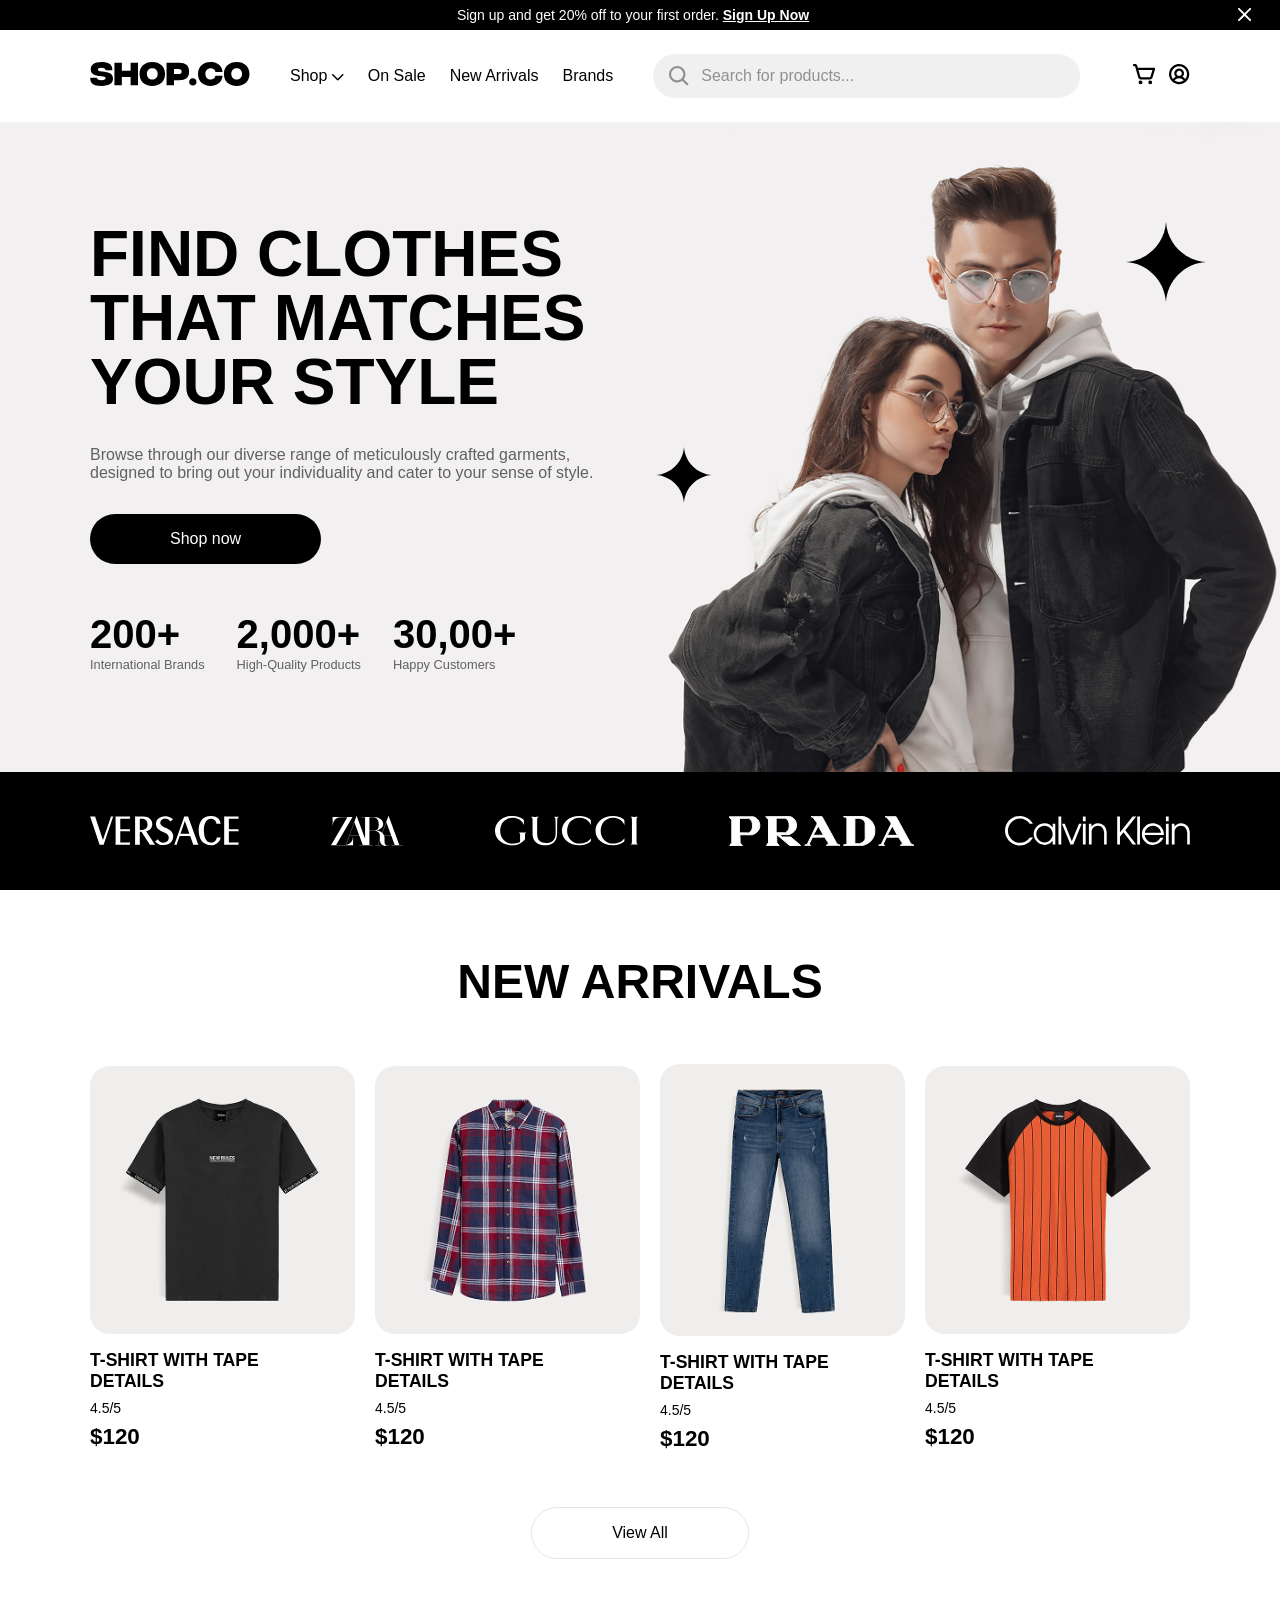
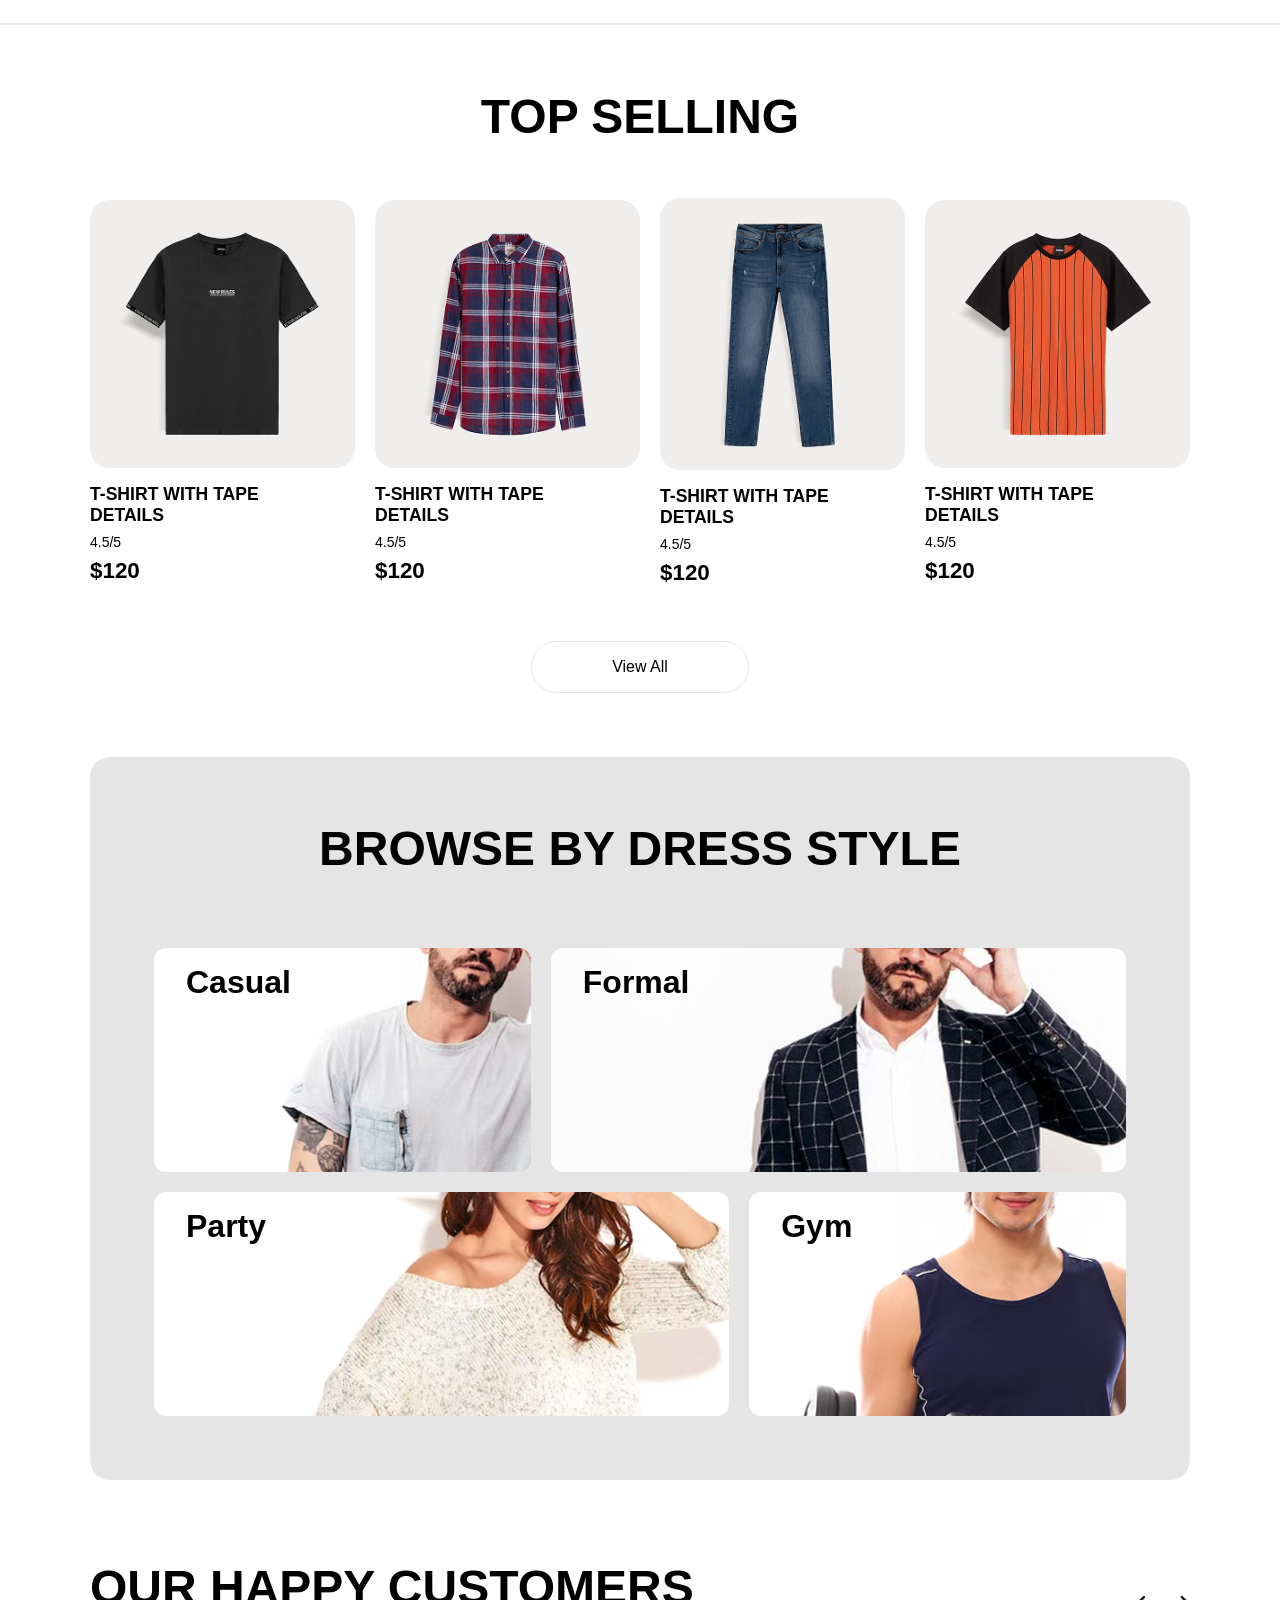
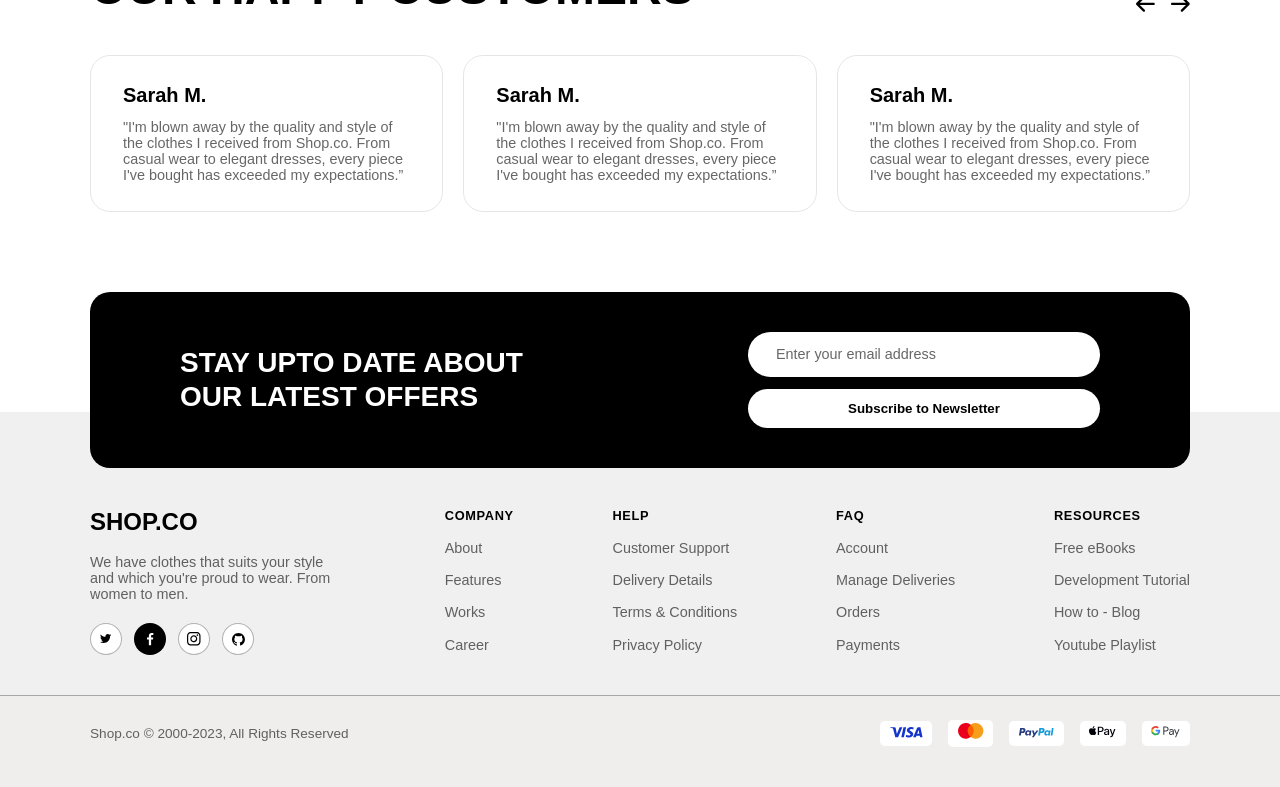
==== index.html @ fd03c61e "first commit" ====
<!DOCTYPE html>
<html lang="en">

<head>
    <meta charset="UTF-8">
    <meta name="viewport" content="width=device-width, initial-scale=1.0">
    <title>SHOP.CO</title>
    <link rel="stylesheet" href="./scss/pages/home.css">
</head>

<body>
    <header class="header-group">
    </header>

    <section class="hero">
        <picture class="hero__banner-picture">
            <source media="(max-width: 767px)" srcset="./assests/images/hero_banner_mobile-view.png">
            <img src="./assests/images/hero_banner.png" class="hero__banner" alt="Model wearing featured outfit">
        </picture>
        <div class="hero__content-container">

            <div class="hero__text-block">
                <div class="hero__intro">

                    <h1 class="hero__heading">FIND CLOTHES <br>THAT MATCHES <br>YOUR STYLE</h1>
                    <p class="hero__description">Browse through our diverse range of meticulously crafted garments,
                        designed
                        to bring out your
                        individuality and cater to your sense of style.</p>
                    <button class="button button--primary hero__cta-button">Shop now</button>
                </div>

                <ul class="hero__stats">


                    <li class="hero__stat">
                        <span class="hero__stat-number">200+</span>
                        <p class="hero__stat-label">International Brands</p>
                    </li>

                    <li class="hero__stat">
                        <span class="hero__stat-number">2,000+</span>
                        <p class="hero__stat-label">High-Quality Products</p>
                    </li>

                    <li class="hero__stat">
                        <span class="hero__stat-number">30,00+</span>
                        <p class="hero__stat-label">Happy Customers</p>
                    </li>
                </ul>
            </div>

            <div class="hero__decoration">
                <img src="./assests/icons/hero_star_icon.svg" class="hero__star-icon_1" alt="">
                <img src="./assests/icons/hero_star_icon.svg" class="hero__star-icon_2" alt="">
            </div>

        </div>
    </section>
    <section class="brands">
        <img src="./assests/icons/versace_logo_icon.svg" alt="versace" class="brands__img">
        <img src="./assests/icons/zara_logo_icon.svg" alt="zara" class="brands__img">
        <img src="./assests/icons/gucci_logo_icon.svg" alt="gucci" class="brands__img">
        <img src="./assests/icons/parada_logo_icon.svg" alt="parada" class="brands__img">
        <img src="./assests/icons/ck_logo_icon.svg" alt="calvin klein" class="brands__img">
    </section>

    <section class="product-section">
        <h2 class="product-section__heading">NEW ARRIVALS</h2>

        <ul class="products-container">

        </ul>

        <button class="button button--secondary">View All</button>
    </section>
    <hr class="section-separator">
    <section class="product-section">
        <h2 class="product-section__heading">TOP SELLING</h2>

        <ul class="products-container top-selling">
           

        </ul>

        <button class="button button--secondary">View All</button>

    </section>
    <section class="dress-style">
        <div class="dress-style__container">

            <h2 class="dress-style__title">BROWSE BY DRESS STYLE</h2>

            <ul class="dress-style__list">
                <li class="dress-style__item dress-style__item--casual">
                    <span class="dress-style__label">Casual</span>
                    <img src="./assests/images/casual_wear_banner.png" alt="Casual style" class="dress-style__image">
                </li>

                <li class="dress-style__item dress-style__item--formal">
                    <span class="dress-style__label">Formal</span>
                    <img src="./assests/images/formal_wear_banner.png" alt="Formal style" class="dress-style__image">
                </li>

                <li class="dress-style__item dress-style__item--party">
                    <span class="dress-style__label">Party</span>
                    <img src="./assests/images/party_wear_banner.png" alt="Party style" class="dress-style__image">
                </li>

                <li class="dress-style__item dress-style__item--gym">
                    <span class="dress-style__label">Gym</span>
                    <img src="./assests/images/gym_wear_banner.png" alt="Gym style" class="dress-style__image">
                </li>
            </ul>
        </div>
    </section>
    <section class="testimonials">
        <div class="testimonials__header-group">
            <h3 class="testimonials__title">OUR HAPPY CUSTOMERS</h3>

            <div class="testimonials__arrow-group">
                <button class="testimonials__arrow-group__button">
                    <img src="./assests/icons/arrow_left_icon.svg" alt="click for scroll left">
                </button>
                <button class="testimonials__arrow-group__button">
                    <img src="./assests/icons/arrow_right_icon.svg" alt="click for scroll left">
                </button>
            </div>
        </div>

        <ul class="testimonials__list">
            <li class="testimonials-card">
                <p class="testimonials-card__author">Sarah M.</p>
                <p class="testimonials-card__quote">"I'm blown away by the quality and style of the clothes I received
                    from Shop.co. From casual wear to elegant dresses, every piece I've bought has exceeded my
                    expectations.”</p>
            </li>
            <li class="testimonials-card">
                <p class="testimonials-card__author">Sarah M.</p>
                <p class="testimonials-card__quote">"I'm blown away by the quality and style of the clothes I received
                    from Shop.co. From casual wear to elegant dresses, every piece I've bought has exceeded my
                    expectations.”</p>
            </li>
            <li class="testimonials-card">
                <p class="testimonials-card__author">Sarah M.</p>
                <p class="testimonials-card__quote">"I'm blown away by the quality and style of the clothes I received
                    from Shop.co. From casual wear to elegant dresses, every piece I've bought has exceeded my
                    expectations.”</p>
            </li>

        </ul>


    </section>
    <section class="footer-container">

    </section>
    <script type="module" src="./home.js"></script>

</body>

</html>
---- scss/pages/home.css ----
.navbar__offer {
  background: #000000;
  color: #FFFFFF;
  display: flex;
  flex-direction: row;
  justify-content: space-between;
  align-items: center;
  padding: 0.5em 2em;
  font-size: 0.875em;
  font-weight: 400;
}
.navbar__offer span {
  font-weight: 600;
  text-decoration: underline;
}

.navbar__container {
  display: flex;
  flex-direction: row;
  justify-content: space-between;
  align-items: center;
  padding: 1.5em 90px;
  gap: 40px;
}
@media (max-width: 992px) {
  .navbar__container {
    padding: 1.5em 16px;
  }
}

.navbar__menu {
  display: none;
}
@media (max-width: 768px) {
  .navbar__menu {
    display: block;
  }
}

.navbar__brand-logo {
  width: 160px;
}
@media (max-width: 992px) {
  .navbar__brand-logo {
    width: 120px;
  }
}

.navbar__links {
  display: flex;
  list-style: none;
  gap: 24px;
  flex-shrink: 0;
}
.navbar__links li {
  font-weight: 200;
  font-size: 1em;
  display: flex;
  flex-direction: row;
  justify-content: center;
  align-items: center;
  gap: 0.2em;
}
.navbar__links li a {
  text-decoration: none;
  color: #000000;
}
.navbar__links li img {
  margin-top: 0.2em;
}
@media (max-width: 768px) {
  .navbar__links {
    display: none;
  }
}

.navbar__search {
  display: flex;
  flex-direction: row;
  justify-content: start;
  align-items: center;
  background: #F0F0F0;
  padding: 0.75rem 1rem;
  gap: 0.75em;
  border-radius: 4em;
  width: 522px;
}
.navbar__search img {
  width: 1.25em;
}
.navbar__search input {
  outline: 0;
  border: 0;
  background: transparent;
  font-size: 1rem;
  font-weight: 200 !important;
  color: rgba(0, 0, 0, 0.4);
}
.navbar__search input::-moz-placeholder {
  color: rgba(0, 0, 0, 0.4);
}
.navbar__search input::placeholder {
  color: rgba(0, 0, 0, 0.4);
}
@media (max-width: 992px) {
  .navbar__search {
    display: none;
  }
}

.navbar__group {
  display: flex;
  flex-direction: row;
  justify-content: start;
  align-items: center;
  gap: 0.8em;
}

.navbar__cart-profile__search {
  display: none;
}
@media (max-width: 992px) {
  .navbar__cart-profile__search {
    display: block;
  }
}

.button {
  padding: 1em 5em;
  border-radius: 4em;
  border: 0;
  font-size: 1em;
}
@media (max-width: 992px) {
  .button {
    padding: 1em 2em;
  }
}

.button--primary {
  color: #FFFFFF;
  background-color: #000000;
}

.button--secondary {
  border: 1px solid rgba(0, 0, 0, 0.1019607843);
  background: transparent;
}

.button--normal {
  background-color: rgba(0, 0, 0, 0.6);
}

.product-card {
  display: flex;
  flex-direction: column;
  justify-content: center;
  align-items: start;
  gap: 1em;
  width: -moz-fit-content;
  width: fit-content;
}

.product-card__content {
  width: 245px;
  list-style: none;
  display: flex;
  flex-direction: column;
  justify-content: center;
  align-items: start;
  gap: 0.5em;
}

.product-card__image {
  border-radius: 1.25em;
  width: 100%;
}

.product-card__title {
  font-size: 1.1em;
  font-weight: 700;
}

.product-card__rating {
  font-size: 0.875em;
  font-weight: 400;
}

.product-card__price {
  font-size: 1.4em;
  font-weight: 700;
}

.product-section {
  padding: 4em 0;
  display: flex;
  flex-direction: column;
  justify-content: center;
  align-items: center;
  gap: 3.4em;
}
@media (max-width: 992px) {
  .product-section {
    padding: 2.5em 0;
  }
}

.product-section__heading {
  font-weight: 700;
  font-size: 3em;
}
@media (max-width: 992px) {
  .product-section__heading {
    font-size: 2em;
  }
}

.products-container {
  overflow-x: scroll;
  width: 100%;
  display: flex;
  flex-direction: row;
  justify-content: start;
  align-items: center;
  gap: 1.25em;
  padding: 0 90px;
}
.products-container li {
  list-style: none;
}
.products-container li a {
  text-decoration: none;
  color: inherit;
}
@media (max-width: 992px) {
  .products-container {
    padding: 0 16px;
  }
}

.newsletter {
  background: #000000;
  color: #FFFFFF;
  border-radius: 1.25em;
  padding: 2.5em 90px;
  display: flex;
  justify-content: space-between;
  align-items: center;
  gap: 2em;
  margin: 0 90px;
  position: relative;
  z-index: 1;
}
@media (max-width: 992px) {
  .newsletter {
    flex-direction: column;
    align-items: stretch;
    text-align: center;
    margin: 0 16px;
    padding: 2em 16px;
  }
}

.newsletter__heading {
  font-size: 1.75em;
  font-weight: 800;
  line-height: 1.2em;
}

.newsletter__form {
  display: flex;
  flex-direction: column;
  gap: 0.75em;
  width: 100%;
  max-width: 22em;
}
@media (max-width: 992px) {
  .newsletter__form {
    max-width: none;
  }
}

.newsletter__input-wrapper {
  display: flex;
  align-items: center;
  gap: 0.5em;
  background: #FFFFFF;
  border-radius: 3em;
  padding: 0.9em 1.25em;
}

.newsletter__input {
  border: none;
  background: none;
  width: 100%;
  font-size: 0.9em;
  color: #000000;
}
.newsletter__input::-moz-placeholder {
  color: rgba(0, 0, 0, 0.6);
}
.newsletter__input::placeholder {
  color: rgba(0, 0, 0, 0.6);
}
.newsletter__input:focus {
  outline: none;
}

.newsletter__button {
  background: #FFFFFF;
  color: #000000;
  border: none;
  border-radius: 3em;
  padding: 0.9em;
  font-weight: 600;
  width: 100%;
}

.footer__main {
  background: #F0F0F0;
  padding: 6em 90px 2.5em;
  margin-top: -3.5em;
  display: flex;
  justify-content: space-between;
  gap: 2em;
}
@media (max-width: 992px) {
  .footer__main {
    display: grid;
    grid-template-columns: 1fr 1fr;
    text-align: left;
    row-gap: 2em;
    -moz-column-gap: 1em;
         column-gap: 1em;
    padding: 6em 16px 2.5em;
  }
}

.footer__brand {
  max-width: 16em;
}
@media (max-width: 768px) {
  .footer__brand {
    max-width: none;
    grid-column: 1/-1;
  }
}

.footer__logo {
  font-size: 1.5em;
  font-weight: 800;
  margin-bottom: 0.75em;
}

.footer__description {
  font-size: 0.9em;
  color: rgba(0, 0, 0, 0.6);
  margin-bottom: 1.5em;
}

.footer__social {
  list-style: none;
  display: flex;
  gap: 0.75em;
}
@media (max-width: 768px) {
  .footer__social {
    justify-content: flex-start;
  }
}
.footer__social a {
  border-radius: 50%;
  display: flex;
  align-items: center;
  justify-content: center;
  width: 2em;
  height: 2em;
  border: 1px solid rgba(0, 0, 0, 0.3019607843);
  background: #FFFFFF;
}

.footer__social-link--filled {
  background: #000000 !important;
}

.footer__column-title {
  font-size: 0.8em;
  font-weight: 700;
  letter-spacing: 0.05em;
  margin-bottom: 1.25em;
}

.footer__links {
  list-style: none;
  display: flex;
  flex-direction: column;
  gap: 0.9em;
}
.footer__links a {
  color: rgba(0, 0, 0, 0.6);
  text-decoration: none;
  font-size: 0.9em;
}

.footer__bottom {
  background: #F0EEED;
  padding: 1.5em 90px 2.5em;
  display: flex;
  justify-content: space-between;
  align-items: center;
  border-top: 1px solid rgba(0, 0, 0, 0.3019607843);
}
@media (max-width: 768px) {
  .footer__bottom {
    flex-direction: column;
    align-items: flex-start;
    gap: 1em;
    padding: 1.5em 16px 2.5em;
  }
}

.footer__copyright {
  font-size: 0.85em;
  color: rgba(0, 0, 0, 0.6);
}

.footer__payments {
  list-style: none;
  display: flex;
  gap: 0.75em;
  display: flex;
  flex-direction: row;
  justify-content: center;
  align-items: center;
  gap: 1em;
}
.footer__payments li {
  padding: 0.2em 0.6em;
  background: #FFFFFF;
  border-radius: 0.3em;
}

* {
  margin: 0;
  padding: 0;
  box-sizing: border-box;
}

body {
  font-family: "Segoe UI", Tahoma, Geneva, Verdana, sans-serif;
  max-width: 1280px;
  margin: auto;
  overflow-x: hidden;
}

.hero {
  position: relative;
}

.hero__banner-picture {
  width: 100%;
  height: 100%;
  position: absolute;
  z-index: -1;
  aspect-ratio: 3/4;
}
.hero__banner-picture img {
  width: 100%;
  height: 100%;
  -o-object-fit: cover;
     object-fit: cover;
}

.hero__content-container {
  display: flex;
  flex-direction: row;
  justify-content: center;
  align-items: stretch;
  padding: 6.25em 90px;
  gap: 2em;
}
@media (max-width: 992px) {
  .hero__content-container {
    padding: 6.25em 16px;
  }
}
@media (max-width: 768px) {
  .hero__content-container {
    padding-top: 2.5em;
    padding-bottom: 2.5em;
    flex-direction: column;
  }
}

.hero__text-block {
  display: flex;
  flex-direction: column;
  justify-content: center;
  align-items: start;
  gap: 3em;
  flex: 1;
}

.hero__intro {
  display: flex;
  flex-direction: column;
  justify-content: start;
  align-items: start;
  gap: 2em;
}
@media (max-width: 768px) {
  .hero__intro {
    gap: 1.5em;
  }
}

.hero__heading {
  font-size: 4em;
  line-height: 1em;
  font-weight: 800;
}
@media (max-width: 992px) {
  .hero__heading {
    font-size: 3em;
  }
}
@media (max-width: 768px) {
  .hero__heading {
    font-size: 2.25em;
  }
}

.hero__description {
  font-size: 1em;
  color: rgba(0, 0, 0, 0.6);
}
@media (max-width: 992px) {
  .hero__description {
    font-size: 0.87em;
  }
}

.hero__stats {
  display: flex;
  flex-direction: space-between;
  justify-content: start;
  align-items: center;
  list-style: none;
  gap: 2em;
  width: 100%;
}

.hero__stat-number {
  font-size: 2.5em;
  font-weight: 700;
}
@media (max-width: 992px) {
  .hero__stat-number {
    font-size: 1.5em;
  }
}

.hero__stat-label {
  font-weight: 400;
  font-size: 0.8em;
  color: rgba(0, 0, 0, 0.6);
}
@media (max-width: 992px) {
  .hero__stat-label {
    font-size: 0.75em;
  }
}

.hero__decoration {
  flex: 1;
  position: relative;
}

.hero__star-icon_1 {
  position: absolute;
  top: 50%;
}

.hero__star-icon_2 {
  position: absolute;
  right: -1em;
  top: 0;
  width: 5em;
}

.brands {
  background: #000000;
  padding: 2.75em 90px;
  display: flex;
  flex-direction: row;
  justify-content: space-between;
  align-items: center;
  gap: 2.125em;
  flex-wrap: wrap;
}
@media (max-width: 992px) {
  .brands {
    gap: 1.6em;
    justify-content: center;
    padding: 1.75em 16px;
  }
}

.brands__img {
  height: 1.9rem;
}
@media (max-width: 992px) {
  .brands__img {
    height: 1.5em;
  }
}

.section-separator {
  border-color: rgba(0, 0, 0, 0.1019607843);
  width: 100%;
}

.dress-style {
  padding: 0 90px;
}
@media (max-width: 992px) {
  .dress-style {
    padding: 0 16px;
  }
}

.dress-style__container {
  background-color: rgba(0, 0, 0, 0.1019607843);
  border-radius: 1.25em;
  padding: 4em;
  text-align: center;
}
@media (max-width: 992px) {
  .dress-style__container {
    padding: 2em 1.25em;
  }
}

.dress-style__title {
  font-size: 3em;
  font-weight: 700;
  margin-bottom: 1.5em;
}
@media (max-width: 768px) {
  .dress-style__title {
    font-size: 2em;
    margin-bottom: 1em;
    padding: 0 1.5em;
  }
}

.dress-style__list {
  list-style: none;
  display: grid;
  grid-template-columns: repeat(5, 1fr);
  grid-auto-rows: 14em;
  gap: 1.25em;
}
@media (max-width: 768px) {
  .dress-style__list {
    grid-template-columns: 1fr;
  }
}

.dress-style__item {
  position: relative;
  border-radius: 0.75em;
  overflow: hidden;
}

.dress-style__item--casual {
  grid-column: 1/3;
}

.dress-style__item--formal {
  grid-column: 3/6;
}

.dress-style__item--party {
  grid-column: 1/4;
}

.dress-style__item--gym {
  grid-column: 4/6;
}

@media (max-width: 768px) {
  .dress-style__item--casual,
  .dress-style__item--formal,
  .dress-style__item--party,
  .dress-style__item--gym {
    grid-column: 1/-1;
  }
}
.dress-style__image {
  width: 100%;
  height: 100%;
  -o-object-fit: cover;
     object-fit: cover;
  -o-object-position: top;
     object-position: top;
  position: absolute;
  top: 0;
  left: 0;
  z-index: 1;
}

.dress-style__label {
  position: absolute;
  top: 0.5em;
  left: 1em;
  z-index: 2;
  font-size: 2em;
  font-weight: 700;
}
@media (max-widht: 768px) {
  .dress-style__label {
    font-size: 1.5em;
  }
}

.testimonials {
  padding: 5em 90px;
  display: flex;
  flex-direction: column;
  justify-content: center;
  align-items: center;
  gap: 2.5em;
}
@media (max-width: 992px) {
  .testimonials {
    padding: 3.12em 16px;
    gap: 1.5em;
  }
}

.testimonials__header-group {
  width: 100%;
  display: flex;
  flex-direction: row;
  justify-content: space-between;
  align-items: end;
  gap: 0.5em;
}

.testimonials__title {
  font-size: 3em;
}
@media (max-width: 992px) {
  .testimonials__title {
    font-size: 2em;
  }
}

.testimonials__arrow-group {
  display: flex;
  flex-direction: row;
  justify-content: center;
  align-items: center;
  gap: 1em;
}

.testimonials__arrow-group__button {
  background: transparent;
  border: 0;
}

.testimonials__list {
  list-style: none;
  display: flex;
  flex-direction: row;
  justify-content: start;
  align-items: center;
  gap: 1.25em;
  overflow-x: auto;
  width: 100%;
  flex-wrap: nowrap;
}

.testimonials-card {
  display: flex;
  flex-direction: column;
  justify-content: center;
  align-items: start;
  gap: 0.75em;
  border-radius: 1.25em;
  border: 1px solid rgba(0, 0, 0, 0.1019607843);
  padding: 1.75em 2em;
  flex: 1 1 0;
  width: 100%;
  max-width: 400px;
  min-width: 0;
}
@media (max-width: 992px) {
  .testimonials-card {
    flex: 0 0 100%;
    max-width: 100%;
    padding: 1.5em;
  }
}

.testimonials-card__author {
  font-size: 1.25em;
  font-weight: 700;
}
@media (max-width: 992px) {
  .testimonials-card__author {
    font-size: 1em;
  }
}

.testimonials-card__quote {
  font-size: 0.9em;
  font-weight: 400;
  color: rgba(0, 0, 0, 0.6);
}
@media (max-width: 992px) {
  .testimonials-card__quote {
    font-size: 0.875em;
  }
}/*# sourceMappingURL=home.css.map */
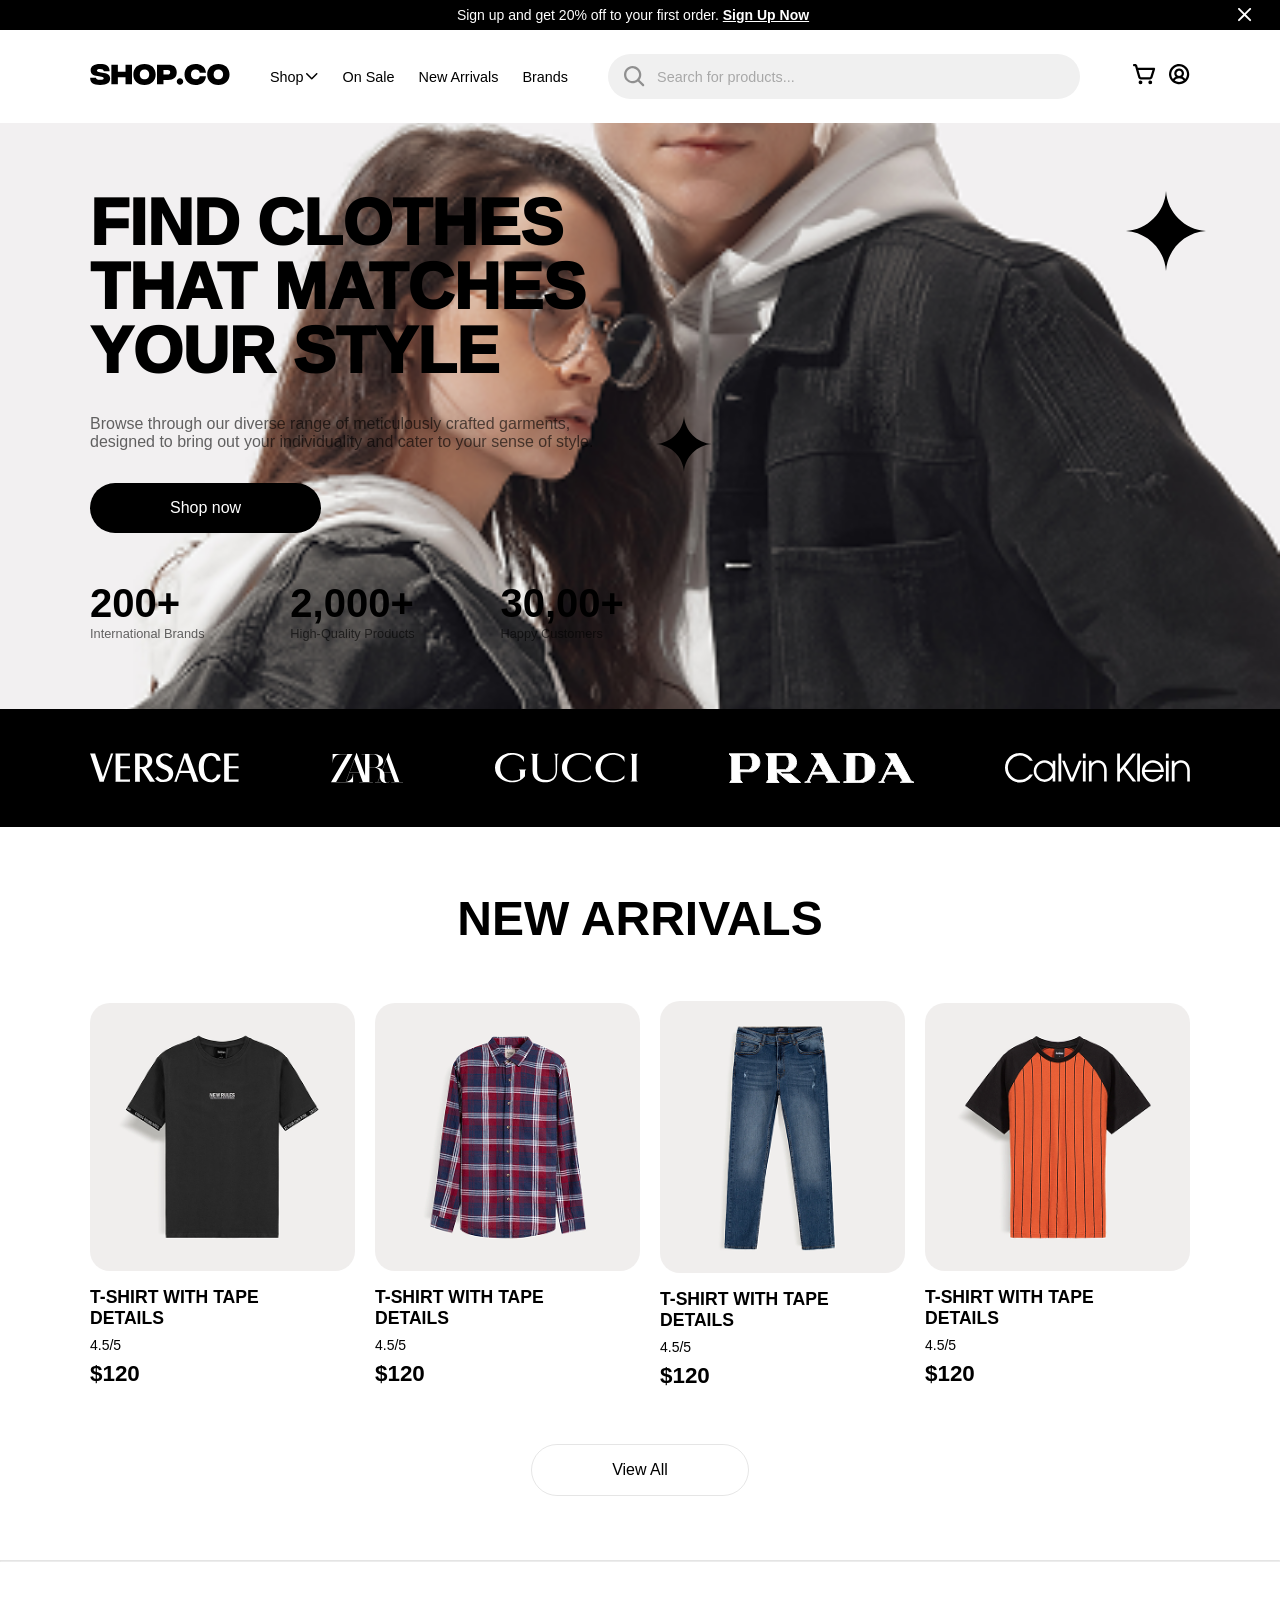
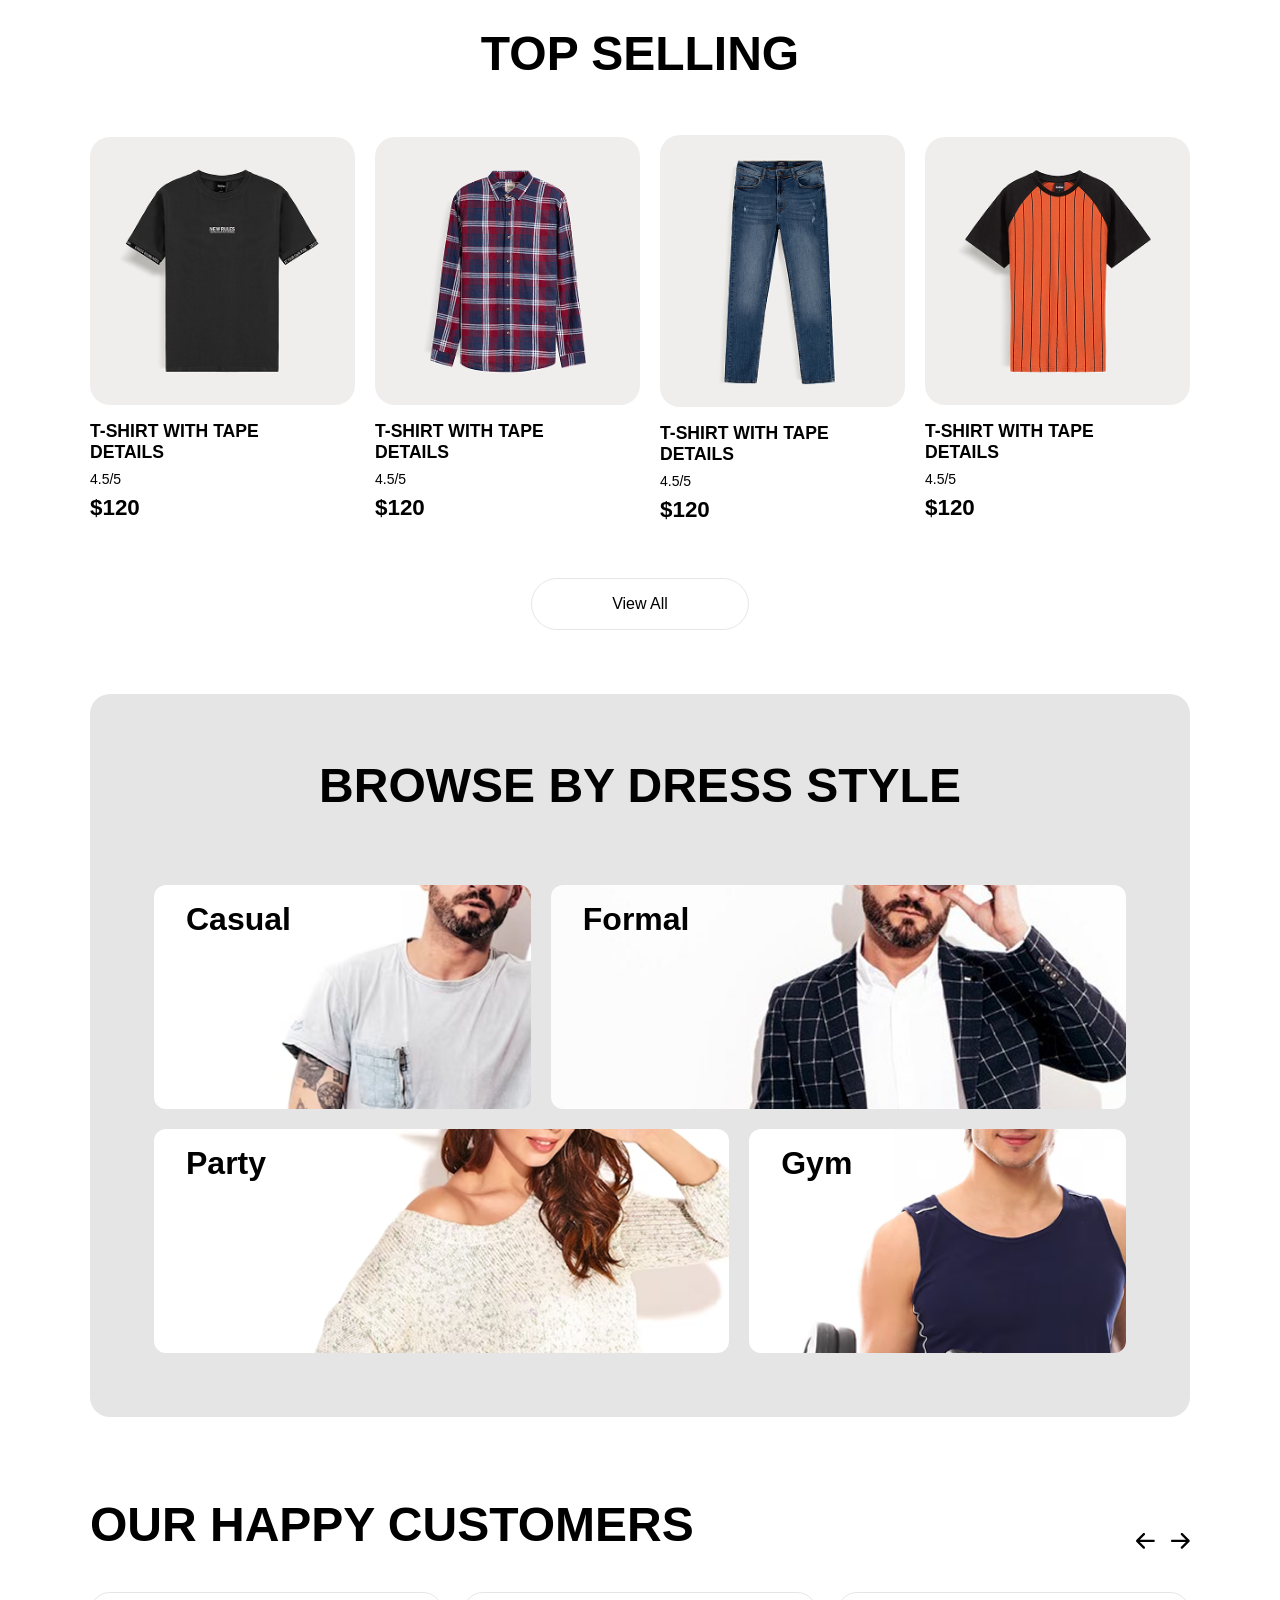
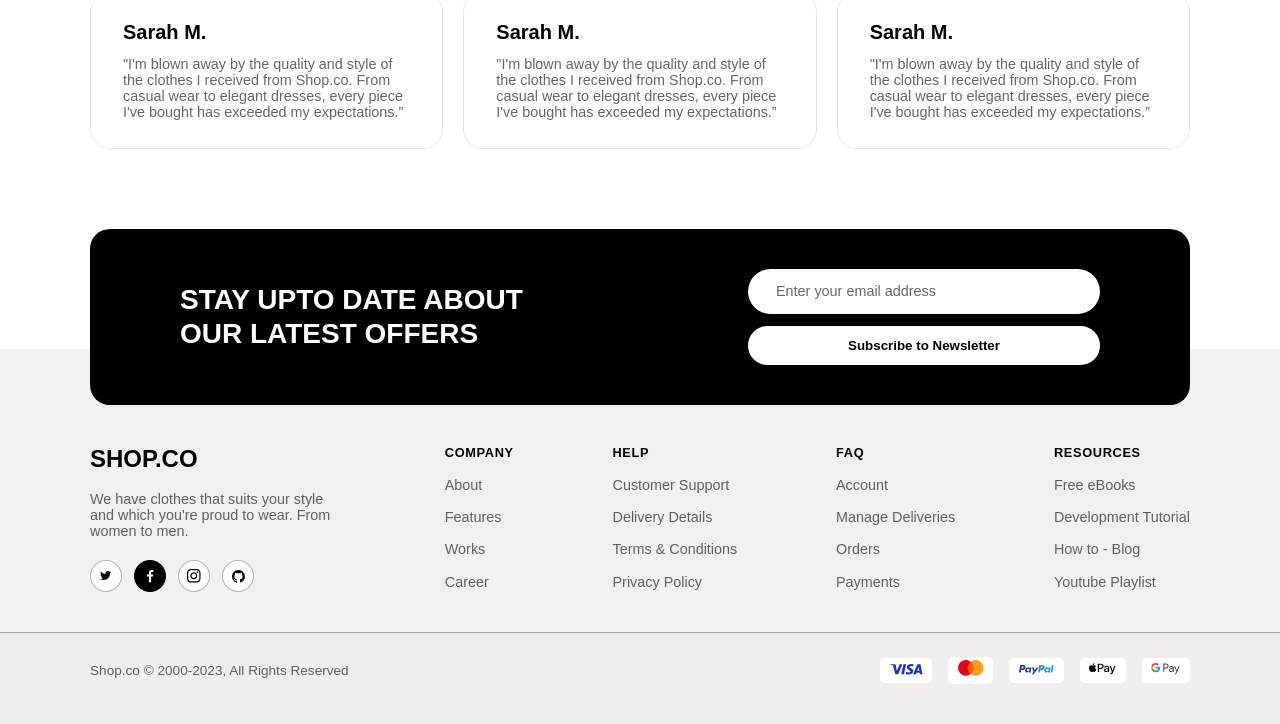
==== commit 84b9e656: "implement the nesting of scss" ====
--- a/index.html
+++ b/index.html
@@ -5,7 +5,7 @@
     <meta charset="UTF-8">
     <meta name="viewport" content="width=device-width, initial-scale=1.0">
     <title>SHOP.CO</title>
-    <link rel="stylesheet" href="./scss/pages/home.css">
+    <link rel="stylesheet" href="./scss/main.css">
 </head>
 
 <body>
--- a/scss/main.css
+++ b/scss/main.css
@@ -0,0 +1,1541 @@
+.navbar__offer {
+  background: #000000;
+  color: #FFFFFF;
+  display: flex;
+  flex-direction: row;
+  justify-content: space-between;
+  align-items: center;
+  padding: 0.5em 2em;
+  font-size: 0.875em;
+  font-weight: 400;
+}
+.navbar__offer-highlight {
+  font-weight: 600;
+  text-decoration: underline;
+}
+.navbar__offer-cancel {
+  cursor: pointer;
+}
+.navbar__container {
+  display: flex;
+  flex-direction: row;
+  justify-content: space-between;
+  align-items: center;
+  padding: 1.5em 90px;
+  gap: 40px;
+}
+@media (max-width: 992px) {
+  .navbar__container {
+    padding: 1.5em 16px;
+  }
+}
+.navbar__menu {
+  display: none;
+}
+@media (max-width: 768px) {
+  .navbar__menu {
+    display: block;
+  }
+}
+.navbar__brand-logo {
+  width: 140px;
+}
+@media (max-width: 992px) {
+  .navbar__brand-logo {
+    width: 120px;
+  }
+}
+.navbar__links {
+  display: flex;
+  list-style: none;
+  gap: 24px;
+  flex-shrink: 0;
+}
+@media (max-width: 768px) {
+  .navbar__links {
+    display: none;
+  }
+}
+.navbar__links-item {
+  font-weight: 400;
+  font-size: 0.9em;
+  display: flex;
+  flex-direction: row;
+  justify-content: center;
+  align-items: center;
+  gap: 0.2em;
+}
+.navbar__links-link {
+  text-decoration: none;
+  color: #000000;
+  display: flex;
+  flex-direction: row;
+  justify-content: center;
+  align-items: center;
+  gap: 0.2em;
+}
+.navbar__links-icon {
+  margin-top: 0.2em;
+}
+.navbar__search {
+  display: flex;
+  flex-direction: row;
+  justify-content: start;
+  align-items: center;
+  background: #F0F0F0;
+  padding: 0.75rem 1rem;
+  gap: 0.75em;
+  border-radius: 4em;
+  width: 522px;
+}
+@media (max-width: 992px) {
+  .navbar__search {
+    display: none;
+  }
+}
+.navbar__search-icon {
+  width: 1.2em;
+}
+.navbar__search-input {
+  outline: 0;
+  border: 0;
+  background: transparent;
+  font-size: 0.9rem;
+  font-weight: 200 !important;
+  color: rgba(0, 0, 0, 0.3019607843);
+}
+.navbar__search-input::-moz-placeholder {
+  color: rgba(0, 0, 0, 0.3019607843);
+}
+.navbar__search-input::placeholder {
+  color: rgba(0, 0, 0, 0.3019607843);
+}
+.navbar__group {
+  display: flex;
+  flex-direction: row;
+  justify-content: start;
+  align-items: center;
+  gap: 0.8em;
+}
+.navbar__cart-profile__search {
+  display: none;
+}
+@media (max-width: 992px) {
+  .navbar__cart-profile__search {
+    display: block;
+  }
+}
+
+.breadcrumb {
+  padding: 1.5em 0;
+}
+.breadcrumb .breadcrumb__list {
+  display: flex;
+  flex-direction: row;
+  justify-content: start;
+  align-items: center;
+  list-style: none;
+  gap: 0.75em;
+}
+.breadcrumb .breadcrumb__list .breadcrumb__item {
+  display: flex;
+  flex-direction: row;
+  justify-content: center;
+  align-items: center;
+  gap: 0.25em;
+  color: rgba(0, 0, 0, 0.6);
+  text-decoration: none;
+  font-size: 0.9em;
+}
+@media (max-width: 768px) {
+  .breadcrumb .breadcrumb__list .breadcrumb__item {
+    font-size: 0.875em;
+  }
+}
+
+.quantity-selector {
+  background-color: #F0F0F0;
+  display: flex;
+  flex-direction: row;
+  justify-content: center;
+  align-items: center;
+  gap: 1em;
+  padding: 0.5em 1.4em;
+  border-radius: 2em;
+  align-self: stretch;
+}
+.quantity-selector__button {
+  cursor: pointer;
+  background: transparent;
+  border: none;
+  font-size: 1.5em;
+}
+.quantity-selector__value {
+  font-size: 1em;
+  font-weight: 600;
+}
+
+.newsletter {
+  background: #000000;
+  color: #FFFFFF;
+  border-radius: 1.25em;
+  padding: 2.5em 90px;
+  display: flex;
+  justify-content: space-between;
+  align-items: center;
+  gap: 2em;
+  margin: 0 90px;
+  position: relative;
+  z-index: 1;
+}
+@media (max-width: 992px) {
+  .newsletter {
+    flex-direction: column;
+    align-items: stretch;
+    text-align: center;
+    margin: 0 16px;
+    padding: 2em 16px;
+  }
+}
+.newsletter__heading {
+  font-size: 1.75em;
+  font-weight: 800;
+  line-height: 1.2em;
+}
+.newsletter__form {
+  display: flex;
+  flex-direction: column;
+  gap: 0.75em;
+  width: 100%;
+  max-width: 22em;
+}
+@media (max-width: 992px) {
+  .newsletter__form {
+    max-width: none;
+  }
+}
+.newsletter__input-wrapper {
+  display: flex;
+  align-items: center;
+  gap: 0.5em;
+  background: #FFFFFF;
+  border-radius: 3em;
+  padding: 0.9em 1.25em;
+}
+.newsletter__input {
+  border: none;
+  background: none;
+  width: 100%;
+  font-size: 0.9em;
+  color: #000000;
+}
+.newsletter__input::-moz-placeholder {
+  color: rgba(0, 0, 0, 0.6);
+}
+.newsletter__input::placeholder {
+  color: rgba(0, 0, 0, 0.6);
+}
+.newsletter__input:focus {
+  outline: none;
+}
+.newsletter__button {
+  background: #FFFFFF;
+  color: #000000;
+  border: none;
+  border-radius: 3em;
+  padding: 0.9em;
+  font-weight: 600;
+  width: 100%;
+}
+
+.footer__main {
+  background: #F0F0F0;
+  padding: 6em 90px 2.5em;
+  margin-top: -3.5em;
+  display: flex;
+  justify-content: space-between;
+  gap: 2em;
+}
+@media (max-width: 992px) {
+  .footer__main {
+    display: grid;
+    grid-template-columns: 1fr 1fr;
+    text-align: left;
+    row-gap: 2em;
+    -moz-column-gap: 1em;
+         column-gap: 1em;
+    padding: 6em 16px 2.5em;
+  }
+}
+.footer__brand {
+  max-width: 16em;
+}
+@media (max-width: 768px) {
+  .footer__brand {
+    max-width: none;
+    grid-column: 1/-1;
+  }
+}
+.footer__logo {
+  font-size: 1.5em;
+  font-weight: 800;
+  margin-bottom: 0.75em;
+}
+.footer__description {
+  font-size: 0.9em;
+  color: rgba(0, 0, 0, 0.6);
+  margin-bottom: 1.5em;
+}
+.footer__social {
+  list-style: none;
+  display: flex;
+  gap: 0.75em;
+}
+@media (max-width: 768px) {
+  .footer__social {
+    justify-content: flex-start;
+  }
+}
+.footer__social-link {
+  border-radius: 50%;
+  display: flex;
+  align-items: center;
+  justify-content: center;
+  width: 2em;
+  height: 2em;
+  border: 1px solid rgba(0, 0, 0, 0.3019607843);
+  background: #FFFFFF;
+}
+.footer__social-link--filled {
+  background: #000000 !important;
+}
+.footer__column-title {
+  font-size: 0.8em;
+  font-weight: 700;
+  letter-spacing: 0.05em;
+  margin-bottom: 1.25em;
+}
+.footer__links {
+  list-style: none;
+  display: flex;
+  flex-direction: column;
+  gap: 0.9em;
+}
+.footer__links-link {
+  color: rgba(0, 0, 0, 0.6);
+  text-decoration: none;
+  font-size: 0.9em;
+}
+.footer__bottom {
+  background: #F0EEED;
+  padding: 1.5em 90px 2.5em;
+  display: flex;
+  justify-content: space-between;
+  align-items: center;
+  border-top: 1px solid rgba(0, 0, 0, 0.3019607843);
+}
+@media (max-width: 768px) {
+  .footer__bottom {
+    flex-direction: column;
+    align-items: flex-start;
+    gap: 1em;
+    padding: 1.5em 16px 2.5em;
+  }
+}
+.footer__copyright {
+  font-size: 0.85em;
+  color: rgba(0, 0, 0, 0.6);
+}
+.footer__payments {
+  list-style: none;
+  display: flex;
+  display: flex;
+  flex-direction: row;
+  justify-content: center;
+  align-items: center;
+  gap: 1em;
+}
+.footer__payments-item {
+  padding: 0.2em 0.6em;
+  background: #FFFFFF;
+  border-radius: 0.3em;
+}
+
+.button {
+  padding: 1em 5em;
+  border-radius: 4em;
+  border: 0;
+  font-size: 1em;
+}
+.button--primary {
+  color: #FFFFFF;
+  background-color: #000000;
+}
+.button--secondary {
+  border: 1px solid rgba(0, 0, 0, 0.1019607843);
+  background: transparent;
+}
+.button--normal {
+  background-color: rgba(0, 0, 0, 0.6);
+}
+@media (max-width: 992px) {
+  .button {
+    padding: 1em 2em;
+  }
+}
+@media (max-width: 768px) {
+  .button {
+    width: 100%;
+  }
+}
+
+.cart-page-container {
+  padding: 0 90px 4em;
+}
+@media (max-width: 992px) {
+  .cart-page-container {
+    padding: 0 16px 4em;
+  }
+}
+
+.cart__title {
+  font-size: 2.5em;
+  font-weight: 800;
+  margin-bottom: 0.8em;
+}
+.cart__layout {
+  display: flex;
+  align-items: flex-start;
+  gap: 1.5em;
+}
+@media (max-width: 992px) {
+  .cart__layout {
+    flex-direction: column;
+  }
+}
+.cart__items {
+  list-style: none;
+  flex: 2;
+  border: 1px solid rgba(0, 0, 0, 0.1019607843);
+  border-radius: 1.25em;
+  padding: 1.25em;
+}
+@media (max-width: 992px) {
+  .cart__items {
+    width: 100%;
+  }
+}
+
+.cart-item {
+  display: flex;
+  gap: 1.25em;
+  padding: 1.5em 0;
+  border-bottom: 1px solid #e5e5e5;
+}
+.cart-item:first-child {
+  padding-top: 0;
+}
+.cart-item:last-child {
+  border-bottom: none;
+  padding-bottom: 0;
+}
+.cart-item__image {
+  width: 6em;
+  height: 6em;
+  -o-object-fit: cover;
+     object-fit: cover;
+  border-radius: 0.75em;
+}
+.cart-item__content {
+  flex: 1;
+  display: flex;
+  flex-direction: column;
+  justify-content: space-between;
+}
+.cart-item__top {
+  display: flex;
+  justify-content: space-between;
+  align-items: flex-start;
+}
+.cart-item__details {
+  flex: 1;
+}
+.cart-item__name {
+  font-weight: 600;
+  margin-bottom: 0.5em;
+}
+.cart-item__meta {
+  font-size: 0.875em;
+  color: rgba(0, 0, 0, 0.6);
+}
+.cart-item__meta-value {
+  color: #000000;
+}
+.cart-item__remove {
+  background: none;
+  border: none;
+  padding: 0;
+  flex-shrink: 0;
+}
+.cart-item__remove-icon {
+  width: 1.2em;
+}
+.cart-item__bottom {
+  display: flex;
+  justify-content: space-between;
+  align-items: center;
+}
+.cart-item__price {
+  font-weight: 700;
+}
+
+.order-summary {
+  flex: 1;
+  border: 1px solid rgba(0, 0, 0, 0.1019607843);
+  border-radius: 1.25em;
+  padding: 1.5em;
+}
+@media (max-width: 992px) {
+  .order-summary {
+    width: 100%;
+  }
+}
+.order-summary__title {
+  font-size: 1.25em;
+  font-weight: 700;
+  margin-bottom: 1em;
+}
+.order-summary__row {
+  display: flex;
+  justify-content: space-between;
+  margin-bottom: 1em;
+}
+.order-summary__row--total .order-summary__label {
+  font-weight: 400;
+}
+.order-summary__row--total .order-summary__value {
+  font-size: 1.25em;
+  font-weight: 700;
+}
+.order-summary__label {
+  color: rgba(0, 0, 0, 0.6);
+}
+.order-summary__value {
+  font-weight: 600;
+}
+.order-summary__value--discount {
+  color: #FF3333;
+}
+.order-summary__divider {
+  border: none;
+  border-top: 1px solid #e5e5e5;
+  margin-bottom: 1em;
+}
+.order-summary__promo {
+  display: flex;
+  gap: 0.75em;
+  margin: 1.5em 0;
+}
+.order-summary__promo-input {
+  flex: 1;
+  background: rgba(0, 0, 0, 0.1019607843);
+  border: none;
+  border-radius: 3em;
+  padding: 0.9em 1.25em;
+}
+.order-summary__promo-button {
+  background: #000000;
+  color: #FFFFFF;
+  border: none;
+  border-radius: 3em;
+  padding: 0.9em 1.5em;
+}
+.order-summary__promo-error {
+  color: #FF3333;
+  font-size: 0.8em;
+  margin-bottom: 1em;
+}
+.order-summary__checkout {
+  width: 100%;
+  background: #000000;
+  color: #FFFFFF;
+  cursor: pointer;
+  border: none;
+  border-radius: 3em;
+  padding: 1em;
+  display: flex;
+  align-items: center;
+  justify-content: center;
+  gap: 0.5em;
+}
+
+.modal-overlay {
+  position: fixed;
+  inset: 0;
+  background: rgba(0, 0, 0, 0.5);
+  display: flex;
+  align-items: center;
+  justify-content: center;
+  z-index: 100;
+  padding: 1.5em;
+}
+.modal-overlay[hidden] {
+  display: none;
+}
+
+.modal {
+  background: #FFFFFF;
+  border-radius: 1.25em;
+  padding: 2.5em;
+  max-width: 24em;
+  width: 100%;
+  text-align: center;
+}
+.modal__icon {
+  width: 3.5em;
+  height: 3.5em;
+  margin-bottom: 1em;
+}
+.modal__title {
+  font-size: 1.5em;
+  font-weight: 700;
+  margin-bottom: 0.5em;
+}
+.modal__message {
+  color: rgba(0, 0, 0, 0.6);
+  font-size: 0.9em;
+  margin-bottom: 1.5em;
+}
+.modal__close {
+  width: 100%;
+}
+
+.product-section {
+  padding: 4em 0;
+  display: flex;
+  flex-direction: column;
+  justify-content: center;
+  align-items: center;
+  gap: 3.4em;
+}
+@media (max-width: 992px) {
+  .product-section {
+    padding: 2.5em 0;
+  }
+}
+.product-section__heading {
+  font-weight: 700;
+  font-size: 3em;
+}
+@media (max-width: 992px) {
+  .product-section__heading {
+    font-size: 2em;
+  }
+}
+
+.products-container {
+  overflow-x: scroll;
+  width: 100%;
+  display: flex;
+  flex-direction: row;
+  justify-content: start;
+  align-items: center;
+  gap: 1.25em;
+  padding: 0 90px;
+}
+@media (max-width: 992px) {
+  .products-container {
+    padding: 0 16px;
+  }
+}
+
+.product-card {
+  display: flex;
+  flex-direction: column;
+  justify-content: center;
+  align-items: start;
+  gap: 1em;
+  width: -moz-fit-content;
+  width: fit-content;
+}
+.product-card__item {
+  list-style: none;
+}
+.product-card__link {
+  text-decoration: none;
+  color: inherit;
+  display: block;
+}
+.product-card__content {
+  width: 245px;
+  list-style: none;
+  display: flex;
+  flex-direction: column;
+  justify-content: center;
+  align-items: start;
+  gap: 0.5em;
+}
+.product-card__image {
+  border-radius: 1.25em;
+  width: 100%;
+}
+.product-card__title {
+  font-size: 1.1em;
+  font-weight: 700;
+}
+.product-card__rating {
+  font-size: 0.875em;
+  font-weight: 400;
+}
+.product-card__price {
+  font-size: 1.4em;
+  font-weight: 700;
+}
+
+.product-page-container {
+  padding: 0 90px;
+}
+@media (max-width: 992px) {
+  .product-page-container {
+    padding: 0 16px;
+  }
+}
+.product-page-container .product-detail__layout {
+  display: flex;
+  flex-direction: row;
+  justify-content: start;
+  align-items: center;
+  gap: 2.5em;
+}
+@media (max-width: 992px) {
+  .product-page-container .product-detail__layout {
+    flex-direction: column;
+    gap: 1.25em;
+  }
+}
+.product-page-container .product-detail__gallery {
+  display: flex;
+  flex-direction: row;
+  justify-content: start;
+  align-items: center;
+  gap: 0.875em;
+  flex: 1;
+  align-self: stretch;
+}
+@media (max-width: 992px) {
+  .product-page-container .product-detail__gallery {
+    flex-direction: column-reverse;
+  }
+}
+.product-page-container .product-detail__thumbnails {
+  display: flex;
+  flex-direction: column;
+  justify-content: start;
+  align-items: center;
+  gap: 0.875em;
+  list-style: none;
+  height: 100%;
+}
+@media (max-width: 992px) {
+  .product-page-container .product-detail__thumbnails {
+    flex-direction: row;
+    width: 100%;
+    overflow-x: auto;
+  }
+}
+.product-page-container .product-detail__thumbnail {
+  border-radius: 1.25em;
+  overflow: hidden;
+  border: 0;
+  width: 152px;
+  height: 152px;
+  padding: 0;
+  background: transparent;
+  cursor: pointer;
+  flex-shrink: 0;
+}
+@media (max-width: 992px) {
+  .product-page-container .product-detail__thumbnail {
+    width: 5.5em;
+    height: 5.5em;
+  }
+}
+.product-page-container .product-detail__thumbnail-image {
+  display: block;
+  width: 100%;
+  height: 100%;
+  -o-object-fit: cover;
+     object-fit: cover;
+}
+.product-page-container .product-detail__thumbnail--active {
+  border: 1px solid #000000;
+}
+.product-page-container .product-detail__main-image {
+  align-self: stretch;
+  border-radius: 1.25em;
+  overflow: hidden;
+  flex: 1;
+  min-height: 20em;
+}
+@media (max-width: 768px) {
+  .product-page-container .product-detail__main-image {
+    min-height: 16em;
+  }
+}
+.product-page-container .product-detail__image {
+  display: block;
+  width: 100%;
+  height: 100%;
+  -o-object-fit: cover;
+     object-fit: cover;
+}
+.product-page-container .product-detail__info {
+  flex: 1;
+  align-self: stretch;
+  display: flex;
+  flex-direction: column;
+  justify-content: start;
+  align-items: start;
+}
+.product-page-container .product-detail__info__group {
+  display: flex;
+  flex-direction: column;
+  justify-content: center;
+  align-items: start;
+  gap: 0.5em;
+}
+.product-page-container .product-detail__divider {
+  width: 100%;
+  margin: 1.2em 0;
+}
+.product-page-container .product-detail__price {
+  display: flex;
+  flex-direction: row;
+  justify-content: center;
+  align-items: center;
+  gap: 0.75em;
+  flex-wrap: wrap;
+}
+.product-page-container .product-detail__price-current, .product-page-container .product-detail__price-original, .product-page-container .product-detail__section-label, .product-page-container .product-detail__title {
+  font-size: 2em;
+  font-weight: 700;
+}
+@media (max-width: 1200px) {
+  .product-page-container .product-detail__price-current, .product-page-container .product-detail__price-original, .product-page-container .product-detail__section-label, .product-page-container .product-detail__title {
+    font-size: 1.5em;
+  }
+}
+@media (max-width: 768px) {
+  .product-page-container .product-detail__price-current, .product-page-container .product-detail__price-original, .product-page-container .product-detail__section-label, .product-page-container .product-detail__title {
+    font-size: 1.25em;
+  }
+}
+.product-page-container .product-detail__stars {
+  color: #f4c542;
+}
+.product-page-container .product-detail__price-original {
+  color: rgba(0, 0, 0, 0.3019607843);
+  text-decoration: line-through;
+}
+.product-page-container .product-detail__discount-badge {
+  font-size: 1em;
+  color: #FF3333;
+  background-color: rgba(255, 51, 51, 0.1019607843);
+  padding: 0.3em 0.87em;
+  border-radius: 3.8em;
+}
+@media (max-width: 992px) {
+  .product-page-container .product-detail__discount-badge {
+    font-size: 0.875em;
+  }
+}
+.product-page-container .product-detail__description, .product-page-container .product-detail__section-label {
+  font-size: 1em;
+  color: rgba(0, 0, 0, 0.6);
+  font-weight: 400;
+}
+@media (max-width: 992px) {
+  .product-page-container .product-detail__description, .product-page-container .product-detail__section-label {
+    font-size: 0.875em;
+  }
+}
+.product-page-container .product-detail__size-options {
+  display: flex;
+  flex-direction: row;
+  justify-content: center;
+  align-items: center;
+  gap: 0.75em;
+  flex-wrap: wrap;
+}
+.product-page-container .product-detail__actions {
+  display: flex;
+  flex-direction: row;
+  justify-content: center;
+  align-items: center;
+  width: 100%;
+  gap: 1.25em;
+}
+@media (max-width: 576px) {
+  .product-page-container .product-detail__actions {
+    flex-direction: column;
+    align-items: stretch;
+  }
+}
+.product-page-container .product-detail__add-to-cart {
+  flex: 1;
+  cursor: pointer;
+}
+.product-page-container .color-swatch {
+  padding: 1.2em;
+  border-radius: 2em;
+  border: 0;
+}
+@media (max-width: 768px) {
+  .product-page-container .color-swatch {
+    padding: 1em;
+  }
+}
+.product-page-container .size-option {
+  padding: 0.75em 1.5em;
+  background-color: #F0F0F0;
+  color: rgba(0, 0, 0, 0.6);
+  font-size: 0.9em;
+  border: 0;
+  border-radius: 2.5em;
+}
+@media (max-width: 992px) {
+  .product-page-container .size-option {
+    font-size: 0.875em;
+  }
+}
+.product-page-container .size-option--active {
+  background-color: #000000;
+  color: #FFFFFF;
+}
+.product-page-container .tabs {
+  padding: 2em 0;
+}
+.product-page-container .tabs__list {
+  display: flex;
+  flex-direction: row;
+  justify-content: center;
+  align-items: center;
+  list-style: none;
+}
+@media (max-width: 768px) {
+  .product-page-container .tabs__list {
+    overflow-x: auto;
+    justify-content: flex-start;
+  }
+}
+.product-page-container .tabs__tab {
+  padding: 1.5em;
+  font-size: 1em;
+  color: rgba(0, 0, 0, 0.6);
+  white-space: nowrap;
+  border-bottom: 1px solid rgba(0, 0, 0, 0.1019607843);
+  flex: 1;
+  text-align: center;
+}
+@media (max-width: 768px) {
+  .product-page-container .tabs__tab {
+    padding: 1em 1.25em;
+    font-size: 0.9em;
+  }
+}
+.product-page-container .tabs__tab--active {
+  color: #000000;
+  border-bottom: 1px solid #000000;
+  font-weight: 600;
+  position: relative;
+}
+.product-page-container .reviews-header {
+  display: flex;
+  justify-content: space-between;
+  align-items: center;
+  gap: 1rem;
+  margin-top: 0.5rem;
+  padding-bottom: 1rem;
+}
+@media (max-width: 768px) {
+  .product-page-container .reviews-header {
+    flex-direction: column;
+    align-items: flex-start;
+  }
+}
+.product-page-container .reviews-header__title {
+  font-size: 1.1rem;
+  font-weight: 700;
+  display: flex;
+  align-items: center;
+  gap: 0.35rem;
+}
+.product-page-container .reviews-header__title-count {
+  color: rgba(0, 0, 0, 0.6);
+  font-size: 0.9rem;
+  font-weight: 500;
+}
+.product-page-container .reviews-header__controls {
+  display: flex;
+  align-items: center;
+  gap: 0.75rem;
+}
+@media (max-width: 768px) {
+  .product-page-container .reviews-header__controls {
+    width: 100%;
+    justify-content: space-between;
+  }
+}
+.product-page-container .reviews-header__filter, .product-page-container .reviews-header__button {
+  border: 1px solid rgba(0, 0, 0, 0.1019607843);
+  border-radius: 999px;
+  background: rgba(0, 0, 0, 0.1019607843);
+  padding: 0.7rem 1rem;
+  font-size: 0.9rem;
+  font-weight: 600;
+  cursor: pointer;
+}
+.product-page-container .reviews-header__filter--toggle {
+  width: 2.5rem;
+  height: 2.5rem;
+  display: inline-flex;
+  align-items: center;
+  justify-content: center;
+  padding: 0;
+}
+.product-page-container .reviews-header__filter-icon {
+  display: inline-block;
+  width: 1em;
+}
+.product-page-container .reviews-header__button {
+  background: #000000;
+  color: #FFFFFF;
+  padding-inline: 1.2rem;
+}
+.product-page-container .reviews-grid {
+  display: grid;
+  grid-template-columns: repeat(2, minmax(0, 1fr));
+  gap: 1.25rem;
+  margin-top: 1.5rem;
+}
+@media (max-width: 768px) {
+  .product-page-container .reviews-grid {
+    grid-template-columns: 1fr;
+  }
+}
+.product-page-container .review-card {
+  border: 1px solid rgba(0, 0, 0, 0.1019607843);
+  border-radius: 1.25rem;
+  padding: 1.25rem 1.1rem;
+  display: flex;
+  flex-direction: column;
+  gap: 0.9rem;
+}
+.product-page-container .review-card__top {
+  display: flex;
+  justify-content: space-between;
+  align-items: center;
+}
+.product-page-container .review-card__stars {
+  color: #f4c542;
+  letter-spacing: 0.12em;
+  font-size: 1.1rem;
+}
+.product-page-container .review-card__menu {
+  background: transparent;
+  border: 0;
+  font-size: 1.2rem;
+  color: rgba(0, 0, 0, 0.6);
+  cursor: pointer;
+}
+.product-page-container .review-card__user {
+  display: flex;
+  align-items: center;
+  gap: 0.5rem;
+}
+.product-page-container .review-card__user-name {
+  font-size: 1.1rem;
+  font-weight: 700;
+}
+.product-page-container .review-card__text {
+  font-size: 0.98rem;
+  line-height: 1.6;
+}
+.product-page-container .review-card__date {
+  font-size: 0.8rem;
+  color: rgba(0, 0, 0, 0.6);
+  margin-top: auto;
+}
+.product-page-container .reviews-load-more {
+  display: flex;
+  justify-content: center;
+  margin-top: 1.5rem;
+}
+.product-page-container .reviews-load-more__button {
+  margin-top: 2rem;
+}
+
+.auth {
+  min-height: 90vh;
+  display: flex;
+  flex-direction: row;
+  justify-content: center;
+  align-items: center;
+  padding: 2em 90px;
+}
+@media (max-width: 768px) {
+  .auth {
+    padding: 2em 16px;
+  }
+}
+
+.auth-form-wrapper {
+  width: 100%;
+  max-width: 26em;
+}
+
+.auth-form__title {
+  font-size: 1.75em;
+  font-weight: 800;
+  margin-bottom: 0.5em;
+}
+
+.auth-form__subtitle {
+  color: rgba(0, 0, 0, 0.6);
+  font-size: 0.9em;
+  margin-bottom: 2em;
+}
+
+.auth-form {
+  display: flex;
+  flex-direction: column;
+  gap: 1.25em;
+}
+
+.auth-form__field {
+  display: flex;
+  flex-direction: column;
+  gap: 0.5em;
+}
+
+.auth-form__label {
+  font-size: 0.875em;
+  font-weight: 600;
+}
+
+.auth-form__input {
+  border: 1px solid rgba(0, 0, 0, 0.3019607843);
+  border-radius: 0.75em;
+  padding: 0.9em 1.1em;
+  font-size: 0.9em;
+}
+.auth-form__input:focus {
+  outline: 2px solid #000000;
+  outline-offset: 2px;
+}
+
+.auth-form__submit {
+  background: #000000;
+  color: #FFFFFF;
+  border: none;
+  border-radius: 3em;
+  padding: 1em;
+  font-weight: 600;
+  margin-top: 0.5em;
+}
+
+.auth-form__error {
+  color: #FF3333;
+  font-size: 0.875em;
+  margin-bottom: 1em;
+  text-align: center;
+  display: none;
+}
+.auth-form__error--visible {
+  display: block;
+}
+
+.hero {
+  position: relative;
+  background: #f2f0f1;
+}
+@media (max-width: 768px) {
+  .hero {
+    min-height: 110vh;
+  }
+}
+.hero__banner-picture {
+  width: 100%;
+  height: 100%;
+  position: absolute;
+  z-index: 1;
+  aspect-ratio: 3/4;
+}
+.hero__banner-picture img {
+  width: 100%;
+  height: 100%;
+  -o-object-fit: cover;
+     object-fit: cover;
+}
+@media (max-width: 768px) {
+  .hero__banner-picture {
+    height: -moz-fit-content;
+    height: fit-content;
+    bottom: 0;
+  }
+}
+.hero__content-container {
+  display: flex;
+  flex-direction: row;
+  justify-content: center;
+  align-items: stretch;
+  padding: 4.25em 90px;
+  gap: 2em;
+  z-index: 10;
+}
+@media (max-width: 992px) {
+  .hero__content-container {
+    padding: 4.25em 16px;
+  }
+}
+@media (max-width: 768px) {
+  .hero__content-container {
+    padding-top: 2.5em;
+    padding-bottom: 2.5em;
+    flex-direction: column;
+  }
+}
+.hero__text-block {
+  display: flex;
+  flex-direction: column;
+  justify-content: center;
+  align-items: start;
+  gap: 3em;
+  flex: 1;
+  z-index: 10;
+}
+.hero__intro {
+  display: flex;
+  flex-direction: column;
+  justify-content: start;
+  align-items: start;
+  gap: 2em;
+}
+@media (max-width: 768px) {
+  .hero__intro {
+    gap: 1.5em;
+  }
+}
+.hero__heading {
+  font-size: 4em;
+  line-height: 1em;
+  font-weight: 1000;
+}
+@media (max-width: 992px) {
+  .hero__heading {
+    font-size: 3em;
+  }
+}
+@media (max-width: 768px) {
+  .hero__heading {
+    font-size: 2.25em;
+  }
+}
+.hero__description {
+  font-size: 1em;
+  color: rgba(0, 0, 0, 0.6);
+}
+@media (max-width: 992px) {
+  .hero__description {
+    font-size: 0.87em;
+  }
+}
+.hero__stats {
+  display: flex;
+  flex-direction: row;
+  justify-content: space-between;
+  align-items: start;
+  list-style: none;
+  gap: 2em;
+  width: 100%;
+}
+@media (max-width: 768px) {
+  .hero__stats {
+    align-items: center;
+  }
+}
+.hero__stat-number {
+  font-size: 2.5em;
+  font-weight: 700;
+}
+@media (max-width: 992px) {
+  .hero__stat-number {
+    font-size: 1.5em;
+  }
+}
+.hero__stat-label {
+  font-weight: 400;
+  font-size: 0.8em;
+  color: rgba(0, 0, 0, 0.6);
+}
+@media (max-width: 992px) {
+  .hero__stat-label {
+    font-size: 0.75em;
+  }
+}
+.hero__decoration {
+  flex: 1;
+  position: relative;
+  z-index: 10;
+}
+.hero__star-icon_1 {
+  position: absolute;
+  top: 50%;
+}
+@media (max-width: 768px) {
+  .hero__star-icon_1 {
+    top: 8em;
+    left: 0.5em;
+  }
+}
+.hero__star-icon_2 {
+  position: absolute;
+  right: -1em;
+  top: 0;
+  width: 5em;
+}
+@media (max-width: 768px) {
+  .hero__star-icon_2 {
+    right: 0.5em;
+    top: 1em;
+  }
+}
+
+.brands {
+  background: #000000;
+  padding: 2.75em 90px;
+  display: flex;
+  flex-direction: row;
+  justify-content: space-between;
+  align-items: center;
+  gap: 2.125em;
+  flex-wrap: wrap;
+}
+@media (max-width: 992px) {
+  .brands {
+    gap: 1.6em;
+    justify-content: center;
+    padding: 1.75em 16px;
+  }
+}
+.brands__img {
+  height: 1.9rem;
+}
+@media (max-width: 992px) {
+  .brands__img {
+    height: 1.5em;
+  }
+}
+
+.section-separator {
+  border-color: rgba(0, 0, 0, 0.1019607843);
+  width: 100%;
+}
+
+.dress-style {
+  padding: 0 90px;
+}
+@media (max-width: 992px) {
+  .dress-style {
+    padding: 0 16px;
+  }
+}
+.dress-style__container {
+  background-color: rgba(0, 0, 0, 0.1019607843);
+  border-radius: 1.25em;
+  padding: 4em;
+  text-align: center;
+}
+@media (max-width: 992px) {
+  .dress-style__container {
+    padding: 2em 1.25em;
+  }
+}
+.dress-style__title {
+  font-size: 3em;
+  font-weight: 700;
+  margin-bottom: 1.5em;
+}
+@media (max-width: 768px) {
+  .dress-style__title {
+    font-size: 2em;
+    margin-bottom: 1em;
+    padding: 0 1.5em;
+  }
+}
+.dress-style__list {
+  list-style: none;
+  display: grid;
+  grid-template-columns: repeat(5, 1fr);
+  grid-auto-rows: 14em;
+  gap: 1.25em;
+}
+@media (max-width: 768px) {
+  .dress-style__list {
+    grid-template-columns: 1fr;
+  }
+}
+.dress-style__item {
+  position: relative;
+  border-radius: 0.75em;
+  overflow: hidden;
+}
+.dress-style__item--casual {
+  grid-column: 1/3;
+}
+.dress-style__item--formal {
+  grid-column: 3/6;
+}
+.dress-style__item--party {
+  grid-column: 1/4;
+}
+.dress-style__item--gym {
+  grid-column: 4/6;
+}
+@media (max-width: 768px) {
+  .dress-style__item--casual, .dress-style__item--formal, .dress-style__item--party, .dress-style__item--gym {
+    grid-column: 1/-1;
+  }
+}
+.dress-style__image {
+  width: 100%;
+  height: 100%;
+  -o-object-fit: cover;
+     object-fit: cover;
+  -o-object-position: top;
+     object-position: top;
+  position: absolute;
+  top: 0;
+  left: 0;
+  z-index: 1;
+}
+.dress-style__label {
+  position: absolute;
+  top: 0.5em;
+  left: 1em;
+  z-index: 2;
+  font-size: 2em;
+  font-weight: 700;
+}
+@media (max-widht: 768px) {
+  .dress-style__label {
+    font-size: 1.5em;
+  }
+}
+
+.testimonials {
+  padding: 5em 90px;
+  display: flex;
+  flex-direction: column;
+  justify-content: center;
+  align-items: center;
+  gap: 2.5em;
+}
+@media (max-width: 992px) {
+  .testimonials {
+    padding: 3.12em 16px;
+    gap: 1.5em;
+  }
+}
+.testimonials__header-group {
+  width: 100%;
+  display: flex;
+  flex-direction: row;
+  justify-content: space-between;
+  align-items: end;
+  gap: 0.5em;
+}
+.testimonials__title {
+  font-size: 3em;
+}
+@media (max-width: 992px) {
+  .testimonials__title {
+    font-size: 2em;
+  }
+}
+.testimonials__arrow-group {
+  display: flex;
+  flex-direction: row;
+  justify-content: center;
+  align-items: center;
+  gap: 1em;
+}
+.testimonials__arrow-group__button {
+  background: transparent;
+  border: 0;
+}
+.testimonials__list {
+  list-style: none;
+  display: flex;
+  flex-direction: row;
+  justify-content: start;
+  align-items: center;
+  gap: 1.25em;
+  overflow-x: auto;
+  width: 100%;
+  flex-wrap: nowrap;
+}
+
+.testimonials-card {
+  display: flex;
+  flex-direction: column;
+  justify-content: center;
+  align-items: start;
+  gap: 0.75em;
+  border-radius: 1.25em;
+  border: 1px solid rgba(0, 0, 0, 0.1019607843);
+  padding: 1.75em 2em;
+  flex: 1 1 0;
+  width: 100%;
+  max-width: 400px;
+  min-width: 0;
+}
+@media (max-width: 992px) {
+  .testimonials-card {
+    flex: 0 0 100%;
+    max-width: 100%;
+    padding: 1.5em;
+  }
+}
+.testimonials-card__author {
+  font-size: 1.25em;
+  font-weight: 700;
+}
+@media (max-width: 992px) {
+  .testimonials-card__author {
+    font-size: 1em;
+  }
+}
+.testimonials-card__quote {
+  font-size: 0.9em;
+  font-weight: 400;
+  color: rgba(0, 0, 0, 0.6);
+}
+@media (max-width: 992px) {
+  .testimonials-card__quote {
+    font-size: 0.875em;
+  }
+}
+
+* {
+  margin: 0;
+  padding: 0;
+  box-sizing: border-box;
+}
+
+body {
+  font-family: "Segoe UI", Tahoma, Geneva, Verdana, sans-serif;
+  max-width: 1280px;
+  margin: auto;
+  overflow-x: hidden;
+}/*# sourceMappingURL=main.css.map */
